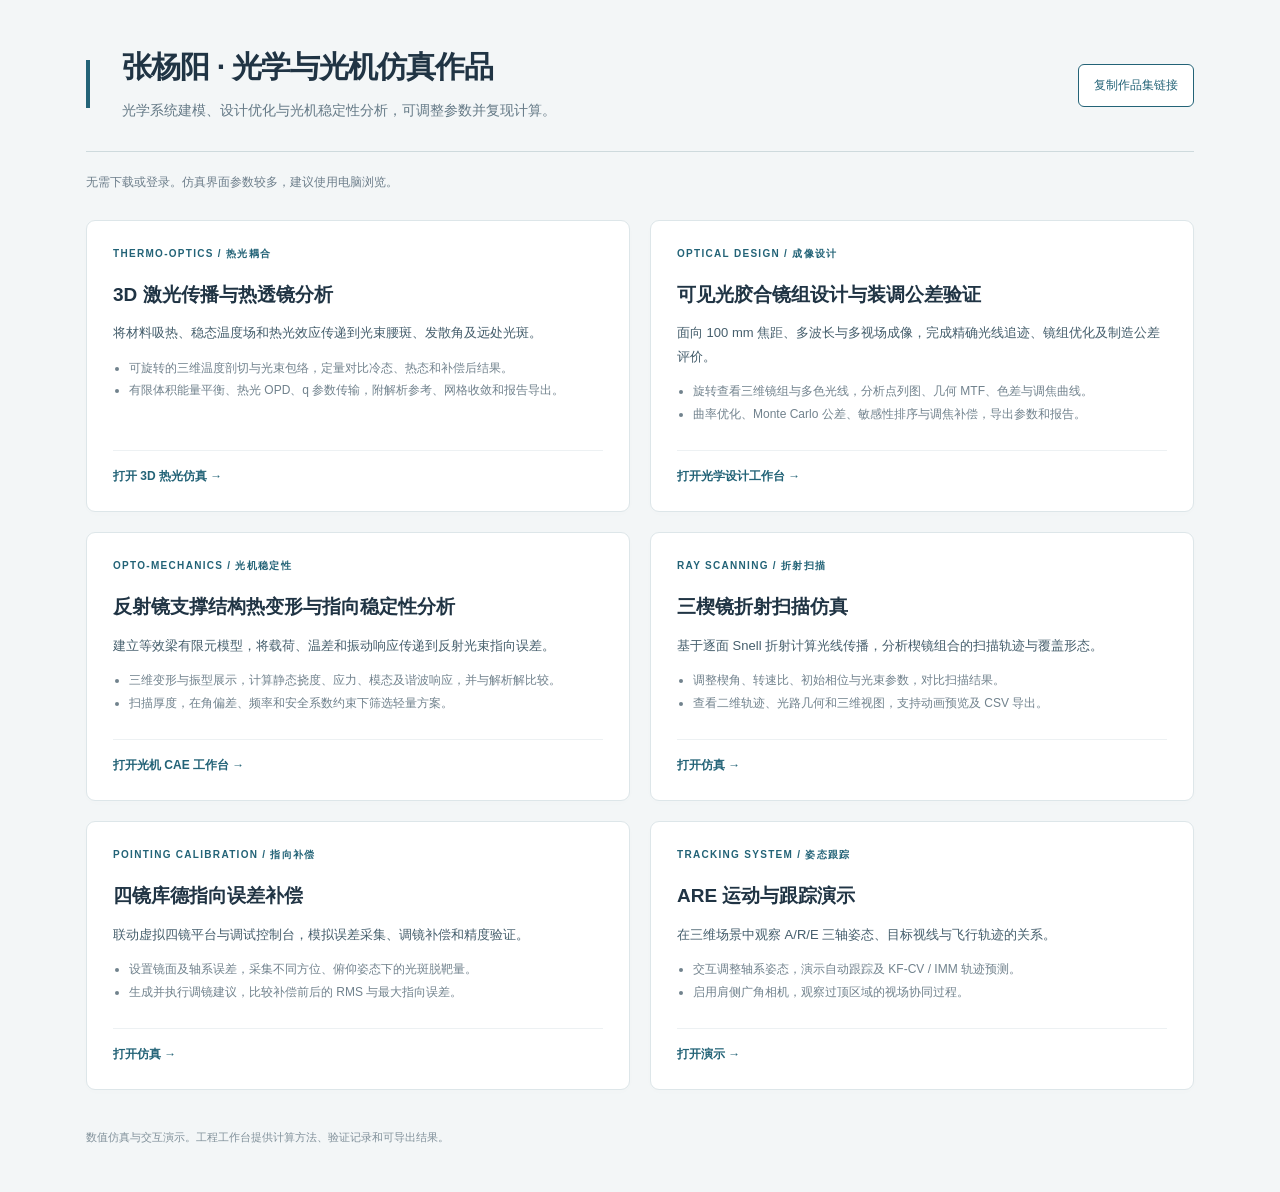
==== index.html @ 0839a3ab "Add 3D thermal optics analysis and unify portfolio workbench interfaces" ====
<!doctype html>
<html lang="zh-CN">
<head>
  <meta charset="UTF-8">
  <meta name="viewport" content="width=device-width, initial-scale=1">
  <title>张杨阳 · 光学与光机仿真作品</title>
  <meta name="description" content="成像镜组设计、公差与装调补偿、光机结构有限元分析，以及扫描光路与指向误差仿真。">
  <link rel="icon" href="assets/favicon.svg" type="image/svg+xml">
  <link rel="stylesheet" href="assets/site.css">
<link rel="stylesheet" href="assets/portfolio-theme.css?v=20261011b">
</head>
<body class="portfolio-page">
  <main>
    <header class="page-header">
      <div><h1>张杨阳 · 光学与光机仿真作品</h1><p>光学系统建模、设计优化与光机稳定性分析，可调整参数并复现计算。</p></div>
      <button class="copy-link" data-copy-link>复制作品集链接</button>
    </header>
    <p class="note">无需下载或登录。仿真界面参数较多，建议使用电脑浏览。</p>
    <section class="works" aria-label="仿真作品">
      <article class="work"><div class="work-category">THERMO-OPTICS / 热光耦合</div>
        <h2>3D 激光传播与热透镜分析</h2>
        <p>将材料吸热、稳态温度场和热光效应传递到光束腰斑、发散角及远处光斑。</p>
        <ul><li>可旋转的三维温度剖切与光束包络，定量对比冷态、热态和补偿后结果。</li><li>有限体积能量平衡、热光 OPD、q 参数传输，附解析参考、网格收敛和报告导出。</li></ul>
        <a class="open-link" href="projects/laser-thermal/">打开 3D 热光仿真 →</a>
      </article>
      <article class="work"><div class="work-category">OPTICAL DESIGN / 成像设计</div>
        <h2>可见光胶合镜组设计与装调公差验证</h2>
        <p>面向 100 mm 焦距、多波长与多视场成像，完成精确光线追迹、镜组优化及制造公差评价。</p>
        <ul><li>旋转查看三维镜组与多色光线，分析点列图、几何 MTF、色差与调焦曲线。</li><li>曲率优化、Monte Carlo 公差、敏感性排序与调焦补偿，导出参数和报告。</li></ul>
        <a class="open-link" href="projects/engineering/?project=optics">打开光学设计工作台 →</a>
      </article>
      <article class="work"><div class="work-category">OPTO-MECHANICS / 光机稳定性</div>
        <h2>反射镜支撑结构热变形与指向稳定性分析</h2>
        <p>建立等效梁有限元模型，将载荷、温差和振动响应传递到反射光束指向误差。</p>
        <ul><li>三维变形与振型展示，计算静态挠度、应力、模态及谐波响应，并与解析解比较。</li><li>扫描厚度，在角偏差、频率和安全系数约束下筛选轻量方案。</li></ul>
        <a class="open-link" href="projects/engineering/?project=cae">打开光机 CAE 工作台 →</a>
      </article>
      <article class="work"><div class="work-category">RAY SCANNING / 折射扫描</div>
        <h2>三楔镜折射扫描仿真</h2>
        <p>基于逐面 Snell 折射计算光线传播，分析楔镜组合的扫描轨迹与覆盖形态。</p>
        <ul><li>调整楔角、转速比、初始相位与光束参数，对比扫描结果。</li><li>查看二维轨迹、光路几何和三维视图，支持动画预览及 CSV 导出。</li></ul>
        <a class="open-link" href="viewer.html?project=prism">打开仿真 →</a>
      </article>
      <article class="work"><div class="work-category">POINTING CALIBRATION / 指向补偿</div>
        <h2>四镜库德指向误差补偿</h2>
        <p>联动虚拟四镜平台与调试控制台，模拟误差采集、调镜补偿和精度验证。</p>
        <ul><li>设置镜面及轴系误差，采集不同方位、俯仰姿态下的光斑脱靶量。</li><li>生成并执行调镜建议，比较补偿前后的 RMS 与最大指向误差。</li></ul>
        <a class="open-link" href="viewer.html?project=coude">打开仿真 →</a>
      </article>
      <article class="work"><div class="work-category">TRACKING SYSTEM / 姿态跟踪</div>
        <h2>ARE 运动与跟踪演示</h2>
        <p>在三维场景中观察 A/R/E 三轴姿态、目标视线与飞行轨迹的关系。</p>
        <ul><li>交互调整轴系姿态，演示自动跟踪及 KF-CV / IMM 轨迹预测。</li><li>启用肩侧广角相机，观察过顶区域的视场协同过程。</li></ul>
        <a class="open-link" href="viewer.html?project=are">打开演示 →</a>
      </article>
    </section>
    <footer>数值仿真与交互演示。工程工作台提供计算方法、验证记录和可导出结果。</footer>
  </main>
  <div class="toast" role="status" aria-live="polite"></div>
  <script src="assets/site.js"></script>
</body>
</html>
---- assets/site.css ----
@charset "UTF-8";
:root{color-scheme:light;--ink:#24323a;--muted:#66727b;--line:#e0e5e8;--blue:#245b82}*{box-sizing:border-box}body{margin:0;background:#fff;color:var(--ink);font:15px/1.8 "Microsoft YaHei","PingFang SC",system-ui,sans-serif}main{width:min(860px,100%);margin:0 auto;padding:48px 32px 28px}.page-header{display:flex;align-items:flex-start;justify-content:space-between;gap:24px;padding-bottom:22px;border-bottom:1px solid var(--line)}h1{font-size:25px;line-height:1.5;font-weight:600;margin:0 0 9px}.page-header p{margin:0;color:var(--muted);font-size:14px}button{font:inherit;cursor:pointer}.copy-link{flex:none;border:1px solid #c9d5dd;border-radius:4px;background:#fff;color:var(--blue);padding:7px 12px;font-size:12px;margin-top:4px}.copy-link:hover{background:#f4f7f9}.note{font-size:12px;color:var(--muted);margin:18px 0 8px}.work{padding:25px 0 27px;border-bottom:1px solid var(--line)}h2{font-size:19px;line-height:1.5;font-weight:600;margin:0 0 10px}.work p{margin:0 0 8px}.work ul{margin:0 0 16px;padding-left:20px;font-size:14px;color:var(--muted)}.open-link{color:var(--blue);text-decoration:none;font-size:14px;font-weight:500}.open-link:hover{text-decoration:underline}a:focus-visible,button:focus-visible{outline:2px solid var(--blue);outline-offset:4px}footer{color:var(--muted);font-size:12px;padding-top:22px}.toast{position:fixed;left:50%;bottom:24px;transform:translate(-50%,12px);padding:9px 16px;border-radius:4px;background:var(--ink);color:#fff;font-size:12px;opacity:0;pointer-events:none;transition:.15s;max-width:90vw;z-index:20}.toast.visible{opacity:1;transform:translate(-50%,0)}@media(max-width:580px){main{padding:28px 22px}.page-header{display:block}h1{font-size:22px}.copy-link{margin-top:16px}h2{font-size:18px}.work{padding:22px 0}body{font-size:14px}.work ul{font-size:13px}}@media(prefers-reduced-motion:reduce){*{transition:none!important}}
---- assets/portfolio-theme.css ----
/* Shared presentation layer. Computational models and canvas sizing are unchanged. */
:root{--ink:#203444;--muted:#6d7e8b;--line:#dfe7eb;--blue:#236377;--green:#198579;--red:#bd6957;--bg:#f3f6f7;--panel:#fff;--shadow:0 3px 18px #193a4e08;--ui-font:Inter,"Segoe UI","PingFang SC","Microsoft YaHei",sans-serif}
body{font-family:var(--ui-font);color:var(--ink);-webkit-font-smoothing:antialiased}button,input,select,textarea{font-family:var(--ui-font);font-variant-numeric:tabular-nums}button,a,input,select,summary{ -webkit-tap-highlight-color:transparent}button{font-weight:500;transition:background .15s,border-color .15s}button:disabled{cursor:wait}a,button,input,select,summary{outline-offset:3px}input[type=checkbox],input[type=range]{accent-color:#236377}summary{cursor:pointer}::selection{background:#cae7e9}

/* Portfolio index */
.portfolio-page{background:#f3f6f7}.portfolio-page main{width:min(1180px,100%);padding:44px 36px}.portfolio-page .page-header{align-items:center;gap:32px;padding:0 0 28px;border-color:#cedadd}.portfolio-page .page-header:before{content:"";height:48px;width:4px;flex:none;background:#236377}.portfolio-page .page-header>div{flex:1}.portfolio-page h1{font-size:30px;letter-spacing:-.03em;font-weight:650}.portfolio-page .page-header p{font-size:14px;color:#647986;max-width:780px}.portfolio-page .copy-link{border-color:#236377;color:#236377;border-radius:6px;font-size:12px;padding:10px 15px}.portfolio-page .note{margin:20px 0 26px;font-size:12px}.portfolio-page .works{display:grid;grid-template-columns:1fr 1fr;gap:20px}.portfolio-page .work{background:#fff;border:1px solid #dde6e9;border-radius:9px;padding:24px 26px;display:flex;flex-direction:column;box-shadow:0 2px 10px #193a4e03}.portfolio-page .work:hover{border-color:#b7cdd3}.work-category{font-size:10px;font-weight:600;color:#236377;letter-spacing:.13em;margin:0 0 17px}.portfolio-page .work h2{font-size:19px;line-height:1.55;margin-bottom:12px;max-width:460px}.portfolio-page .work p{font-size:13px;color:#455e6c;line-height:1.8;margin-bottom:12px}.portfolio-page .work ul{font-size:12px;line-height:1.9;color:#71828d;padding-left:16px;margin-bottom:24px}.portfolio-page .open-link{border-top:1px solid #edf1f3;padding-top:15px;margin-top:auto;font-size:12px;font-weight:600}.portfolio-page footer{margin-top:16px;font-size:11px;color:#80909a}

/* Engineering chrome */
.engineering-page .top{max-width:none;background:#1c3445;color:#fff;padding:22px max(28px,calc((100vw - 1376px)/2));border-bottom:1px solid #284858}.engineering-page .top a{color:#acc6d1;font-size:11px}.engineering-page .top h1{font-size:24px;font-weight:600;letter-spacing:-.015em;margin:7px 0}.engineering-page .top p{color:#aec0cc;font-size:12px}.engineering-page .top-actions button{color:#e0ebef;border-color:#4b6473;background:#294858;font-size:12px;border-radius:6px;padding:9px 14px}.engineering-page .top-actions button:hover{background:#355969}.engineering-page .tabs{border-top:0;background:#fff;gap:28px}.engineering-page .tabs button{font-size:13px;padding:15px 0;color:#718490}.engineering-page .tabs button[aria-selected=true]{color:#236377;border-color:#236377}.engineering-page main{padding-top:9px}.engineering-page .project-heading{padding:17px 0 24px;max-width:1000px}.engineering-page .project-heading>span{font-size:10px;letter-spacing:.1em;color:#688995}.engineering-page .project-heading h2{font-size:22px;font-weight:600;letter-spacing:-.02em;margin:8px 0}.engineering-page .project-heading p{font-size:12px;line-height:1.9;color:#6c818d;max-width:930px}.engineering-page .workspace{grid-template-columns:290px minmax(0,1fr);gap:24px}.engineering-page aside{border-radius:8px;padding:18px;background:#fff;box-shadow:var(--shadow)}.engineering-page legend{font-size:12px;letter-spacing:.02em}.engineering-page .fields{gap:15px 12px}.engineering-page label{font-size:12px;line-height:1.5}.engineering-page input,.engineering-page select{height:37px;border-radius:5px;border-color:#d1dfe5;font-size:13px;color:#243e4d;background:#fcfdfd;box-shadow:0 1px 2px #193a4e02;padding:6px 9px}.engineering-page input:focus,.engineering-page select:focus{border-color:#478894;background:#fff}.engineering-page .side-note{font-size:11px;line-height:1.8;padding-top:14px;border-top:1px solid #e8edef;color:#80919b}.engineering-page .metric{border-radius:7px;padding:15px 17px;box-shadow:0 2px 8px #193a4e02}.engineering-page .metric small{font-size:11px}.engineering-page .metric strong{font-family:var(--ui-font);font-size:27px;font-weight:600;letter-spacing:-.03em;color:#254b5b;line-height:1.35}.engineering-page .metric em{font-size:10px;line-height:1.7}.engineering-page .comparison{background:#eaf3f2;border-color:#3d958c;font-size:11px;line-height:1.9;border-radius:0 5px 5px 0;padding:12px 16px}.engineering-page .chart-card{border-radius:8px;padding:19px 20px;box-shadow:0 2px 12px #193a4e02}.engineering-page .chart-card h3{font-size:13px;font-weight:600;letter-spacing:.01em}.engineering-page .chart-card p{font-size:11px;line-height:1.8;color:#7b8d98}.engineering-page .chart-heading{align-items:start;padding-bottom:10px;border-bottom:1px solid #edf1f3;margin-bottom:14px}.engineering-page .chart-heading h3{margin:0}.engineering-page .scene{border-radius:5px;border-color:#e6edef}.engineering-page .chart-heading button{border-color:#d5e1e6;background:#fcfdfd;color:#68818f;font-size:10px}.engineering-page table{font-size:11px}.engineering-page th,.engineering-page td{padding:9px 8px;border-color:#edf1f3}.engineering-page th{font-size:10px;font-weight:500;color:#728591;background:#f3f7f8}.engineering-page tbody tr:hover{background:#f8fbfc}.engineering-page .status{font-size:11px;color:#7a8e9b}.engineering-page .method-grid article{border-radius:8px;box-shadow:var(--shadow)}

/* Parameter inspector: choose one property group at a time. */
.parameter-caption{display:flex;align-items:center;justify-content:space-between;margin:0 0 12px;color:#284a5b;font-size:12px;font-weight:600}.parameter-caption span{font-size:9px;letter-spacing:.12em;color:#91a2ac;font-weight:400}.parameter-tabs{display:flex;flex-wrap:wrap;gap:0;border-bottom:1px solid #dce6e9;margin:0 0 18px;padding:0;overflow:hidden}.parameter-tabs button{flex:1;min-width:70px;border:0;border-bottom:2px solid transparent;border-radius:0;background:white;font-size:11px;line-height:1.5;color:#82949e;padding:9px 4px 10px;font-weight:400}.parameter-tabs button[aria-selected=true]{color:#236377;border-color:#236377;font-weight:600}.parameter-tabs button:hover{background:#f7fafb}.parameter-section{border:0!important;margin:0 0 16px!important;padding:0!important}.parameter-section>legend{position:absolute!important;width:1px;height:1px;overflow:hidden;clip-path:inset(50%);padding:0!important;margin:0!important}.param-name{display:flex;align-items:baseline;justify-content:space-between;gap:6px}.param-unit{color:#9aa9b2;font-size:10px;white-space:nowrap}.parameter-actions{border-top:1px solid #e7eef1;padding-top:16px;margin-top:18px}.parameter-actions .buttons,.parameter-actions .button-row{gap:8px}.parameter-actions button{font-size:12px;padding:9px 10px;border-color:#d0dfe4;border-radius:5px;background:white;color:#456677;font-weight:500}.parameter-actions button.primary,.parameter-actions button:first-child{background:#236377;color:#fff;border-color:#236377}.parameter-actions .buttons{display:grid;grid-template-columns:1fr!important}.parameter-actions .buttons>button:first-child{font-size:12px}.parameter-tools{margin-top:9px;border:0}.parameter-tools>summary{font-size:11px;color:#7d919d;padding:6px 1px}.parameter-tools .buttons{margin-top:8px;grid-template-columns:1fr 1fr!important}.parameter-tools button:first-child{background:white;color:#456677;border-color:#d0dfe4}.parameter-tools button{font-size:11px;padding:8px}.input-help{font-size:10px;line-height:1.7;color:#8698a2;margin:0 0 15px}.parameter-actions~.side-note{margin-top:0}

/* Legacy work viewers and matching demo controls. */
.viewer-page{background:#f3f6f7}.viewer-page .viewer-header{background:#1c3445;color:#b5cbd4;height:58px}.viewer-page .viewer-header>span{font-size:10px}.viewer-page .intro{padding:28px 0;gap:42px}.viewer-page .label{color:#6c909c;font-size:10px}.viewer-page h1{font-size:25px;font-weight:600;letter-spacing:-.02em}.viewer-page .intro p{font-size:12px;line-height:1.9}.viewer-page .details-line{font-size:11px;color:#78909d}.viewer-page .guide{border-color:#dce6ea;font-size:12px;line-height:1.9}.viewer-page .guide-title{color:#236377;font-size:12px}.viewer-page .demo-toolbar{background:white;border-color:#dbe5e9;font-size:11px;padding:9px 15px;border-radius:8px 8px 0 0}.viewer-page .demo-stage{border-color:#dbe5e9;box-shadow:var(--shadow);border-radius:0 0 8px 8px;overflow:hidden}.viewer-page .other-works{font-size:11px}.viewer-page .other-works a{color:#236377;border-color:#adc9d0}
.prism-demo{background:#f3f6f7;font-size:13px}.prism-demo .app{gap:16px;padding:16px;grid-template-columns:340px minmax(560px,1fr)}.prism-demo aside,.prism-demo main{border-radius:8px;border-color:#dfe8ec;box-shadow:var(--shadow)}.prism-demo aside{padding:19px}.prism-demo h1{font-size:18px;font-weight:600;color:#284a5b;line-height:1.6;margin-bottom:20px}.prism-demo .row{grid-template-columns:145px minmax(0,1fr);gap:10px;margin:11px 0;font-size:12px}.prism-demo fieldset{border-color:#dfe8ec;border-radius:6px}.prism-demo legend{font-size:12px;font-weight:600}.prism-demo input,.prism-demo select{font-size:12px;border-color:#d1dfe5;padding:7px;border-radius:5px;background:#fcfdfd}.prism-demo button{font-size:12px;font-weight:500;background:#236377}.prism-demo button.secondary{background:#eaf3f2;color:#277f77;border:1px solid #bbd9d5}.prism-demo button.tertiary{background:white;color:#456677;border:1px solid #d0dfe4}.prism-demo .plot,.prism-demo .detail-plot,.prism-demo .wide-plot{border-color:#e5ecef;border-radius:6px}.prism-demo .status{font-size:11px;line-height:1.8;border-top:1px solid #e7eef1;padding-top:12px}.prism-demo .parameter-tabs button{background:white;color:#81959f;font-size:11px}.prism-demo .parameter-tabs button[aria-selected=true]{color:#236377}.prism-demo .parameter-actions .button-row{grid-template-columns:1fr 1fr}.prism-demo #runBtn{grid-column:1/-1}
.coude-demo{background:#f3f6f7;font-size:12px;padding:20px;color:#284a5b}.coude-demo h1{font-size:21px;font-weight:600;margin-bottom:20px}.coude-demo h2{font-size:14px;font-weight:600;line-height:1.8;padding-bottom:9px;border-bottom:1px solid #edf1f3;margin-bottom:14px}.coude-demo .layout,.coude-demo .plots,.coude-demo .subgrid{gap:16px}.coude-demo .panel{padding:18px;border-radius:8px;border-color:#dfe8ec;box-shadow:var(--shadow)}.coude-demo button,.coude-demo select,.coude-demo input{border-color:#d1dfe5;border-radius:5px;padding:7px 10px;font-size:12px;color:#284a5b}.coude-demo .primary,.coude-demo .tab.active{background:#236377;border-color:#236377;color:white}.coude-demo .green{background:#eaf3f2;border-color:#bbd9d5;color:#277f77}.coude-demo .danger{background:#fff7f4;color:#aa6758;border-color:#e5cec5}.coude-demo .stat{background:#f5f8f9;border-color:#e6edf0;padding:10px;font-size:11px}.coude-demo .stat b{font-size:18px;font-weight:600;color:#254b5b;font-variant-numeric:tabular-nums}.coude-demo th{background:#f2f6f8;color:#768e9a;font-weight:500}.coude-demo td,.coude-demo th{border-color:#e5edef;padding:6px}.coude-demo .controls{gap:10px}.coude-demo canvas,.coude-demo iframe,.coude-demo .scroll{border-color:#dfe8ec}.coude-demo .small,.coude-demo .hint{font-size:11px;line-height:1.8;color:#80929c}.coude-demo .matrixInput{padding:3px;width:62px}.coude-demo .stats{grid-template-columns:repeat(4,minmax(0,1fr))}.coude-demo .controls label{flex-wrap:wrap;max-width:100%}.coude-demo .controls input{max-width:165px}
.tracking-demo #ui-panel,.tracking-demo #trackingViews{background:#fffffff5;border:1px solid #d8e3e8;box-shadow:0 6px 24px #0a1d2d24;border-radius:8px}.tracking-demo #ui-panel{padding:18px}.tracking-demo h3{color:#284a5b;border-color:#dce6ea;text-align:left;font-size:18px;font-weight:600;padding-bottom:15px}.tracking-demo .slider-group label{font-size:12px;font-weight:500;color:#708692}.tracking-demo .slider-group span,.tracking-demo .data-value{font-size:13px;font-weight:500;color:#236377}.tracking-demo .toggle-btn{background:#236377;border-radius:5px;font-size:13px;font-weight:500;padding:11px}.tracking-demo .toggle-btn.active{background:#198579}.tracking-demo .data-group p{font-size:12px;color:#708692}.tracking-demo .config-title{color:#236377;font-weight:500}.tracking-demo #shoulderDetails{border-color:#dfe8ec;background:#f6f9fa}.tracking-demo #shoulderDetails>summary{font-size:12px;font-weight:500;padding:11px}.tracking-demo #trackingViewsHeader{color:#284a5b;border-color:#dfe8ec;font-size:12px;font-weight:600;padding:11px 14px}.tracking-demo .compact-row input,.tracking-demo .compact-row select{border:1px solid #d1dfe5;border-radius:4px;padding:4px;font-size:11px;color:#284a5b}.tracking-demo .camera-view-title{font-size:11px;font-weight:500}.tracking-demo .derived-box{border-color:#71a4af;background:#eaf3f5}.tracking-demo #instructions{background:#1c3445d9;font-size:11px;color:#bfd4de;border:1px solid #365567}
[hidden]{display:none!important}
.parameter-notes{padding-top:14px;margin-top:14px;border-top:1px solid #e8edef}.parameter-notes summary{font-size:11px;color:#82959f}.engineering-page .parameter-notes .side-note{border:0;padding-top:5px}.technical-details>summary{font-size:13px;font-weight:600;color:#395b6e;list-style-position:inside}.technical-details[open]>summary{padding-bottom:16px}.technical-details[open]>*:not(summary){margin-top:8px}
.mobile-inspector>summary{display:none}@media(max-width:720px){.mobile-inspector>summary{display:list-item;font-size:12px;color:#236377;font-weight:600}.mobile-inspector[open]>summary{padding-bottom:20px}.tracking-demo #ui-panel{max-height:calc(100vh - 260px)}.tracking-demo #trackingViews{top:auto;bottom:12px}.tracking-demo .tracking-canvas{height:120px}.tracking-demo #instructions{display:none}}
.calibration-settings{margin:14px 0;padding:11px 0;border-top:1px solid #e5edef}.calibration-settings>summary{font-size:11px;color:#7a939f}.calibration-settings[open]>.controls{display:grid;grid-template-columns:1fr 1fr;gap:12px;margin-top:16px}.calibration-settings .controls label{display:flex;flex-direction:column;align-items:start;font-size:11px;gap:6px}.calibration-settings .controls input{width:100%;max-width:100%}.coude-demo .calibration-actions{display:grid;grid-template-columns:1fr 1fr;gap:8px;margin:15px 0}.coude-demo .calibration-actions #scanBtn{grid-column:1/-1}.coude-demo .calibration-actions #stopBtn{grid-row:2}.coude-demo #scanPreset{max-width:100%;width:100%}
@media(max-width:1100px){.engineering-page .workspace{grid-template-columns:264px minmax(0,1fr)}.prism-demo .app{grid-template-columns:1fr}.engineering-page .metric strong{font-size:25px}.portfolio-page .work{padding:22px}}
@media(max-width:720px){.portfolio-page main{padding:26px 20px}.portfolio-page .page-header{display:block}.portfolio-page .page-header:before{display:none}.portfolio-page h1{font-size:24px}.portfolio-page .works{grid-template-columns:1fr;gap:16px}.portfolio-page .work{padding:22px}.engineering-page .top{padding:19px 20px}.engineering-page .top h1{font-size:21px}.engineering-page .workspace{grid-template-columns:1fr}.engineering-page .tabs{gap:0 20px}.engineering-page aside{padding:18px}.engineering-page .project-heading h2{font-size:19px}.engineering-page .chart-card{padding:16px}.engineering-page .chart-heading{display:flex;flex-wrap:wrap}.engineering-page .chart-heading label{margin:0}.engineering-page .metric strong{font-size:24px}.engineering-page .chart-card p{font-size:10px}.parameter-tabs button{font-size:12px}.parameter-tools .buttons{grid-template-columns:1fr 1fr!important}.coude-demo{padding:12px}.coude-demo .panel{padding:13px}.coude-demo .stats{grid-template-columns:1fr 1fr}.coude-demo .stat.status{grid-column:1/-1}.tracking-demo #ui-panel{width:min(350px,calc(100vw - 32px));left:16px;top:16px}.tracking-demo #trackingViews{width:min(480px,calc(100vw - 32px));right:16px;top:16px}.prism-demo .app{padding:10px}.prism-demo .row{grid-template-columns:145px minmax(0,1fr)}}
@media(prefers-reduced-motion:reduce){*{transition:none!important}}
@media print{.engineering-page .top{background:white;color:#203444}.engineering-page .top p{color:#6d7e8b}.parameter-tabs,.parameter-actions{display:none}.portfolio-page .works{grid-template-columns:1fr}.portfolio-page .work{break-inside:avoid}}
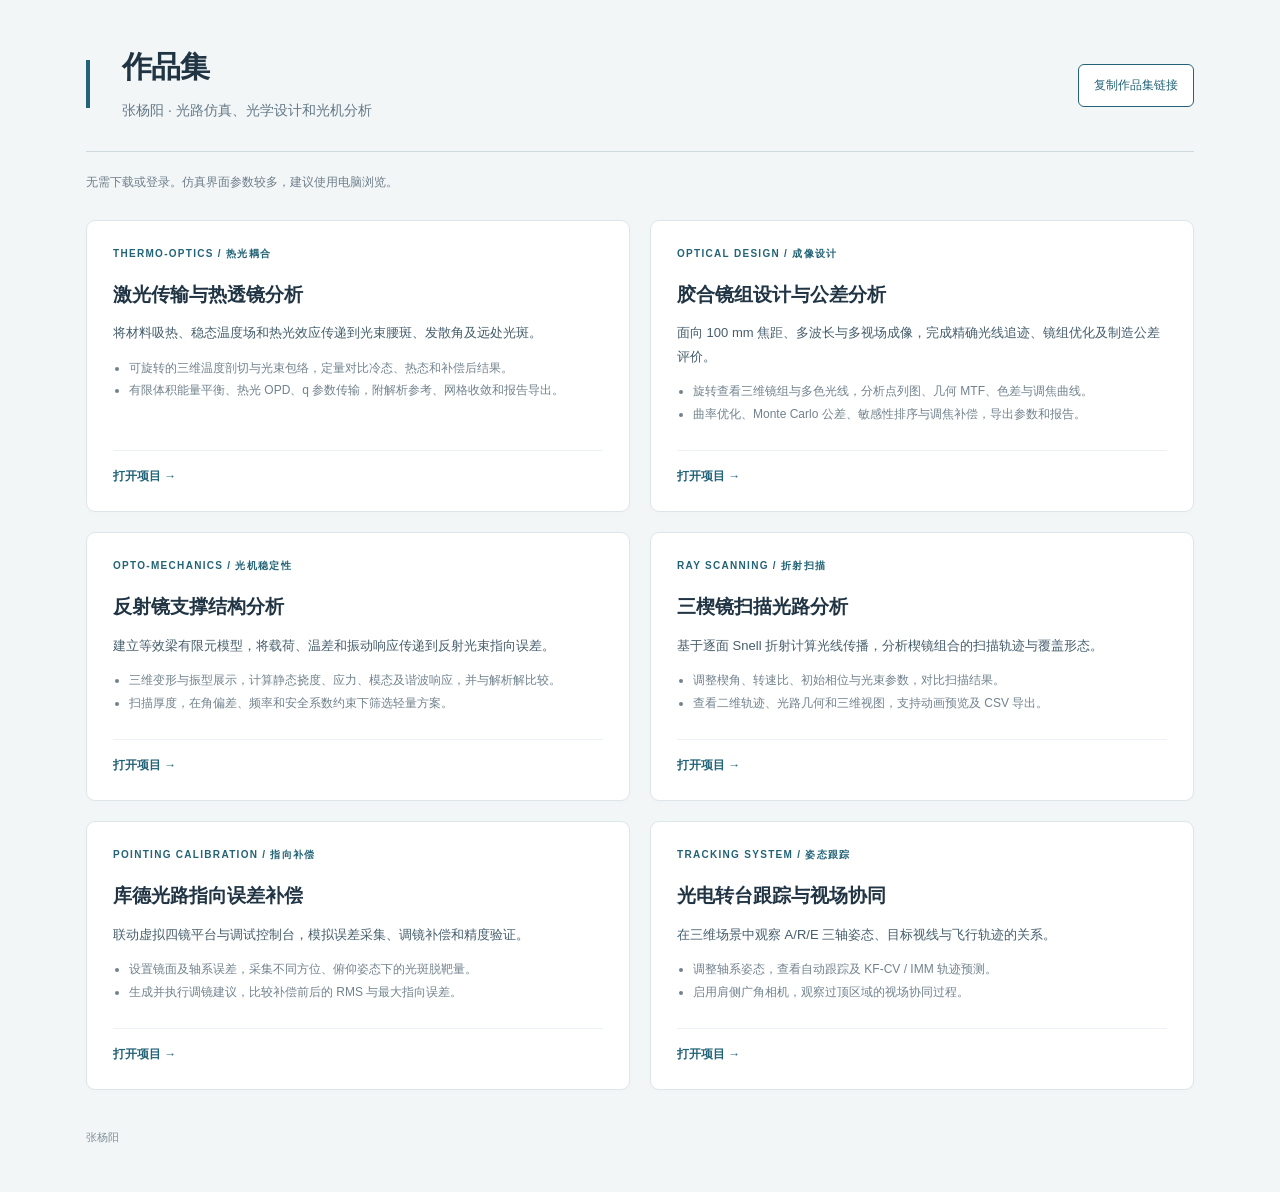
==== commit cccf3fa8: "Update parameter-driven views and clean portfolio names and public copy" ====
--- a/index.html
+++ b/index.html
@@ -3,58 +3,58 @@
 <head>
   <meta charset="UTF-8">
   <meta name="viewport" content="width=device-width, initial-scale=1">
-  <title>张杨阳 · 光学与光机仿真作品</title>
+  <title>作品集</title>
   <meta name="description" content="成像镜组设计、公差与装调补偿、光机结构有限元分析，以及扫描光路与指向误差仿真。">
   <link rel="icon" href="assets/favicon.svg" type="image/svg+xml">
   <link rel="stylesheet" href="assets/site.css">
-<link rel="stylesheet" href="assets/portfolio-theme.css?v=20261011b">
+<link rel="stylesheet" href="assets/portfolio-theme.css?v=20261012a">
 </head>
 <body class="portfolio-page">
   <main>
     <header class="page-header">
-      <div><h1>张杨阳 · 光学与光机仿真作品</h1><p>光学系统建模、设计优化与光机稳定性分析，可调整参数并复现计算。</p></div>
+      <div><h1>作品集</h1><p>张杨阳 · 光路仿真、光学设计和光机分析</p></div>
       <button class="copy-link" data-copy-link>复制作品集链接</button>
     </header>
     <p class="note">无需下载或登录。仿真界面参数较多，建议使用电脑浏览。</p>
     <section class="works" aria-label="仿真作品">
       <article class="work"><div class="work-category">THERMO-OPTICS / 热光耦合</div>
-        <h2>3D 激光传播与热透镜分析</h2>
+        <h2>激光传输与热透镜分析</h2>
         <p>将材料吸热、稳态温度场和热光效应传递到光束腰斑、发散角及远处光斑。</p>
         <ul><li>可旋转的三维温度剖切与光束包络，定量对比冷态、热态和补偿后结果。</li><li>有限体积能量平衡、热光 OPD、q 参数传输，附解析参考、网格收敛和报告导出。</li></ul>
-        <a class="open-link" href="projects/laser-thermal/">打开 3D 热光仿真 →</a>
+        <a class="open-link" href="projects/laser-thermal/">打开项目 →</a>
       </article>
       <article class="work"><div class="work-category">OPTICAL DESIGN / 成像设计</div>
-        <h2>可见光胶合镜组设计与装调公差验证</h2>
+        <h2>胶合镜组设计与公差分析</h2>
         <p>面向 100 mm 焦距、多波长与多视场成像，完成精确光线追迹、镜组优化及制造公差评价。</p>
         <ul><li>旋转查看三维镜组与多色光线，分析点列图、几何 MTF、色差与调焦曲线。</li><li>曲率优化、Monte Carlo 公差、敏感性排序与调焦补偿，导出参数和报告。</li></ul>
-        <a class="open-link" href="projects/engineering/?project=optics">打开光学设计工作台 →</a>
+        <a class="open-link" href="projects/engineering/?project=optics">打开项目 →</a>
       </article>
       <article class="work"><div class="work-category">OPTO-MECHANICS / 光机稳定性</div>
-        <h2>反射镜支撑结构热变形与指向稳定性分析</h2>
+        <h2>反射镜支撑结构分析</h2>
         <p>建立等效梁有限元模型，将载荷、温差和振动响应传递到反射光束指向误差。</p>
         <ul><li>三维变形与振型展示，计算静态挠度、应力、模态及谐波响应，并与解析解比较。</li><li>扫描厚度，在角偏差、频率和安全系数约束下筛选轻量方案。</li></ul>
-        <a class="open-link" href="projects/engineering/?project=cae">打开光机 CAE 工作台 →</a>
+        <a class="open-link" href="projects/engineering/?project=cae">打开项目 →</a>
       </article>
       <article class="work"><div class="work-category">RAY SCANNING / 折射扫描</div>
-        <h2>三楔镜折射扫描仿真</h2>
+        <h2>三楔镜扫描光路分析</h2>
         <p>基于逐面 Snell 折射计算光线传播，分析楔镜组合的扫描轨迹与覆盖形态。</p>
         <ul><li>调整楔角、转速比、初始相位与光束参数，对比扫描结果。</li><li>查看二维轨迹、光路几何和三维视图，支持动画预览及 CSV 导出。</li></ul>
-        <a class="open-link" href="viewer.html?project=prism">打开仿真 →</a>
+        <a class="open-link" href="viewer.html?project=prism">打开项目 →</a>
       </article>
       <article class="work"><div class="work-category">POINTING CALIBRATION / 指向补偿</div>
-        <h2>四镜库德指向误差补偿</h2>
+        <h2>库德光路指向误差补偿</h2>
         <p>联动虚拟四镜平台与调试控制台，模拟误差采集、调镜补偿和精度验证。</p>
         <ul><li>设置镜面及轴系误差，采集不同方位、俯仰姿态下的光斑脱靶量。</li><li>生成并执行调镜建议，比较补偿前后的 RMS 与最大指向误差。</li></ul>
-        <a class="open-link" href="viewer.html?project=coude">打开仿真 →</a>
+        <a class="open-link" href="viewer.html?project=coude">打开项目 →</a>
       </article>
       <article class="work"><div class="work-category">TRACKING SYSTEM / 姿态跟踪</div>
-        <h2>ARE 运动与跟踪演示</h2>
+        <h2>光电转台跟踪与视场协同</h2>
         <p>在三维场景中观察 A/R/E 三轴姿态、目标视线与飞行轨迹的关系。</p>
-        <ul><li>交互调整轴系姿态，演示自动跟踪及 KF-CV / IMM 轨迹预测。</li><li>启用肩侧广角相机，观察过顶区域的视场协同过程。</li></ul>
-        <a class="open-link" href="viewer.html?project=are">打开演示 →</a>
+        <ul><li>调整轴系姿态，查看自动跟踪及 KF-CV / IMM 轨迹预测。</li><li>启用肩侧广角相机，观察过顶区域的视场协同过程。</li></ul>
+        <a class="open-link" href="viewer.html?project=are">打开项目 →</a>
       </article>
     </section>
-    <footer>数值仿真与交互演示。工程工作台提供计算方法、验证记录和可导出结果。</footer>
+    <footer>张杨阳</footer>
   </main>
   <div class="toast" role="status" aria-live="polite"></div>
   <script src="assets/site.js"></script>
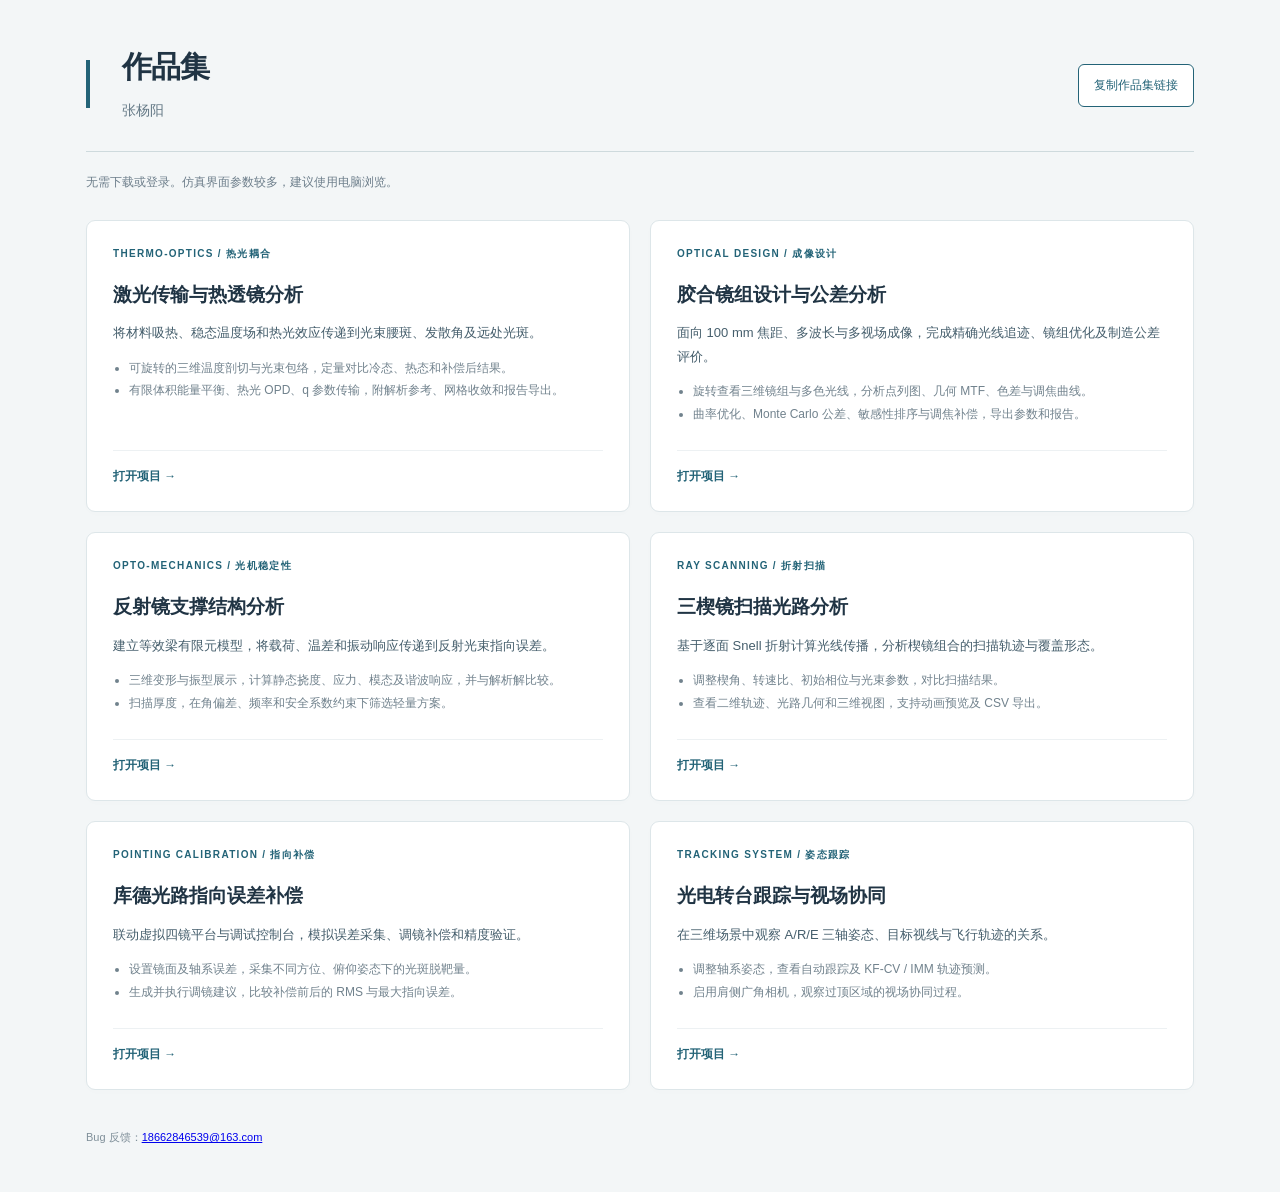
==== commit 46ca2bb8: "Connect design schemes and live charts; separate project scopes and add feedback contact" ====
--- a/index.html
+++ b/index.html
@@ -7,12 +7,12 @@
   <meta name="description" content="成像镜组设计、公差与装调补偿、光机结构有限元分析，以及扫描光路与指向误差仿真。">
   <link rel="icon" href="assets/favicon.svg" type="image/svg+xml">
   <link rel="stylesheet" href="assets/site.css">
-<link rel="stylesheet" href="assets/portfolio-theme.css?v=20261012a">
+<link rel="stylesheet" href="assets/portfolio-theme.css?v=20261012b">
 </head>
 <body class="portfolio-page">
   <main>
     <header class="page-header">
-      <div><h1>作品集</h1><p>张杨阳 · 光路仿真、光学设计和光机分析</p></div>
+      <div><h1>作品集</h1><p>张杨阳</p></div>
       <button class="copy-link" data-copy-link>复制作品集链接</button>
     </header>
     <p class="note">无需下载或登录。仿真界面参数较多，建议使用电脑浏览。</p>
@@ -54,7 +54,7 @@
         <a class="open-link" href="viewer.html?project=are">打开项目 →</a>
       </article>
     </section>
-    <footer>张杨阳</footer>
+    <footer>Bug 反馈：<a href="mailto:18662846539@163.com">18662846539@163.com</a></footer>
   </main>
   <div class="toast" role="status" aria-live="polite"></div>
   <script src="assets/site.js"></script>
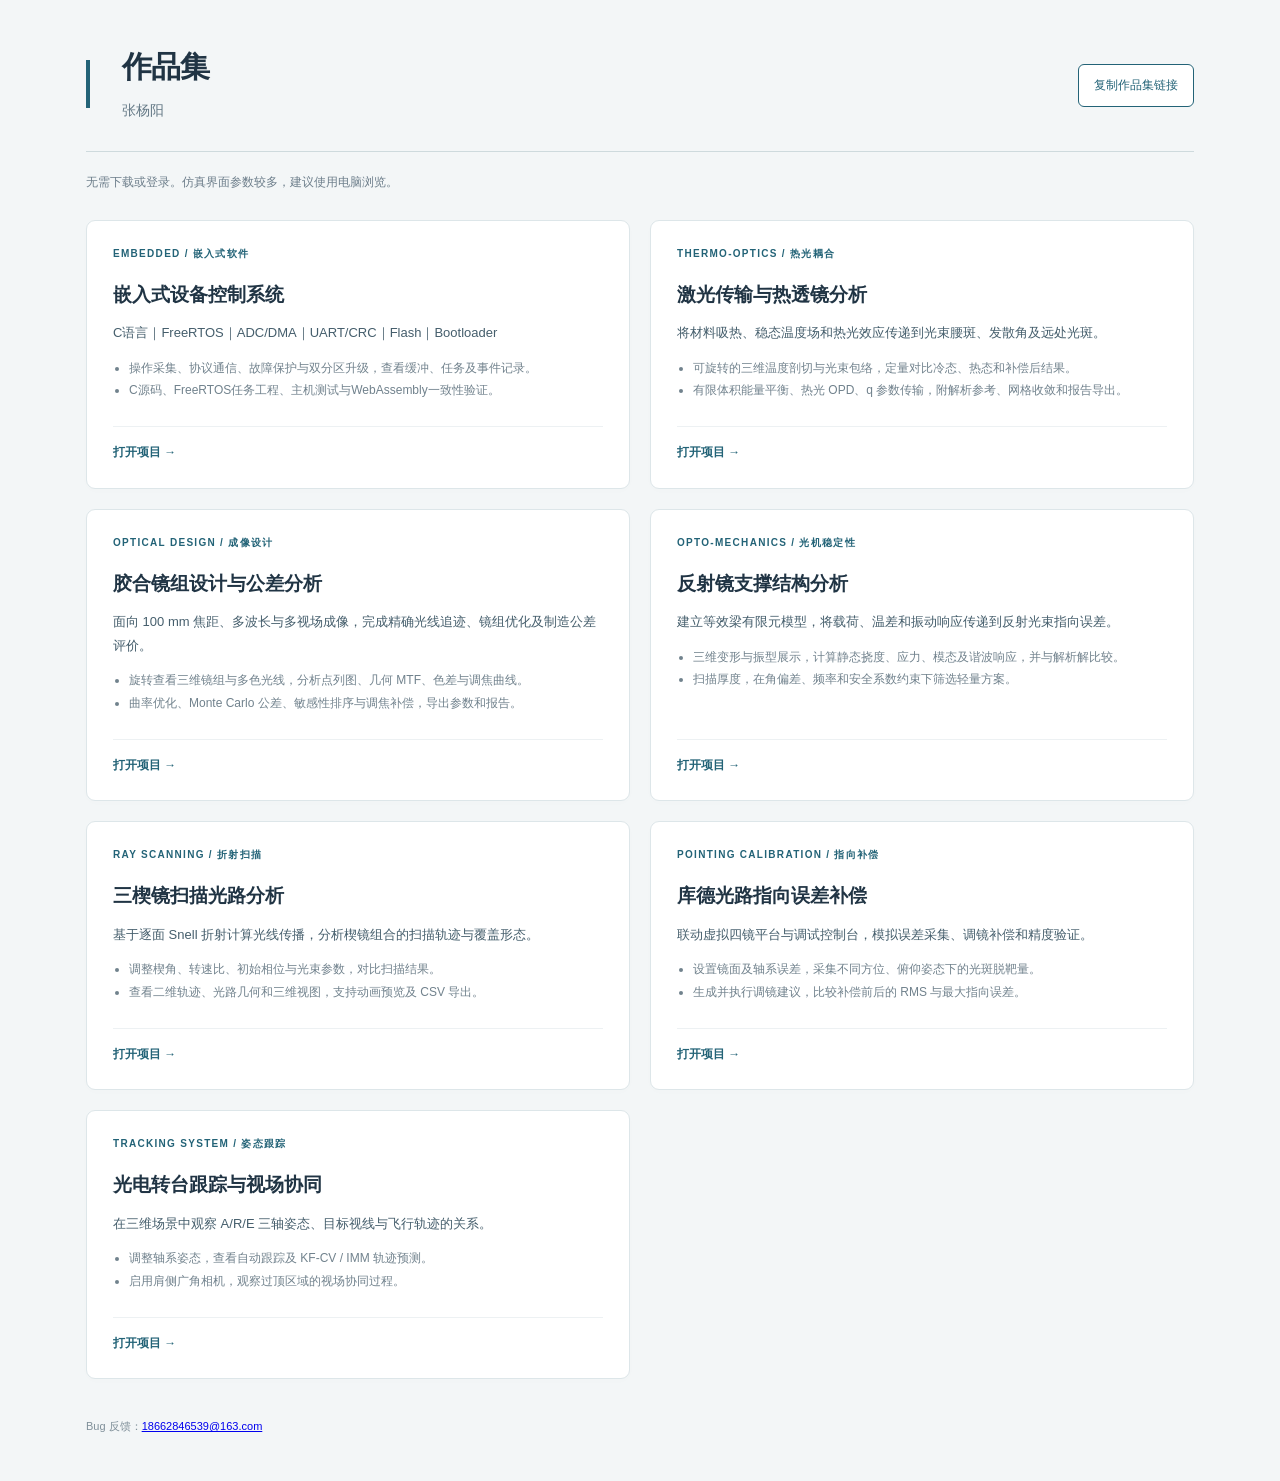
==== commit 8beb9b8b: "Add embedded device control project with C and FreeRTOS verification" ====
--- a/index.html
+++ b/index.html
@@ -4,7 +4,7 @@
   <meta charset="UTF-8">
   <meta name="viewport" content="width=device-width, initial-scale=1">
   <title>作品集</title>
-  <meta name="description" content="成像镜组设计、公差与装调补偿、光机结构有限元分析，以及扫描光路与指向误差仿真。">
+  <meta name="description" content="嵌入式设备控制、成像镜组设计、光机结构分析，以及扫描光路与指向误差补偿。">
   <link rel="icon" href="assets/favicon.svg" type="image/svg+xml">
   <link rel="stylesheet" href="assets/site.css">
 <link rel="stylesheet" href="assets/portfolio-theme.css?v=20261012b">
@@ -16,7 +16,13 @@
       <button class="copy-link" data-copy-link>复制作品集链接</button>
     </header>
     <p class="note">无需下载或登录。仿真界面参数较多，建议使用电脑浏览。</p>
-    <section class="works" aria-label="仿真作品">
+    <section class="works" aria-label="项目作品">
+      <article class="work"><div class="work-category">EMBEDDED / 嵌入式软件</div>
+        <h2>嵌入式设备控制系统</h2>
+        <p>C语言｜FreeRTOS｜ADC/DMA｜UART/CRC｜Flash｜Bootloader</p>
+        <ul><li>操作采集、协议通信、故障保护与双分区升级，查看缓冲、任务及事件记录。</li><li>C源码、FreeRTOS任务工程、主机测试与WebAssembly一致性验证。</li></ul>
+        <a class="open-link" href="projects/embedded/">打开项目 →</a>
+      </article>
       <article class="work"><div class="work-category">THERMO-OPTICS / 热光耦合</div>
         <h2>激光传输与热透镜分析</h2>
         <p>将材料吸热、稳态温度场和热光效应传递到光束腰斑、发散角及远处光斑。</p>
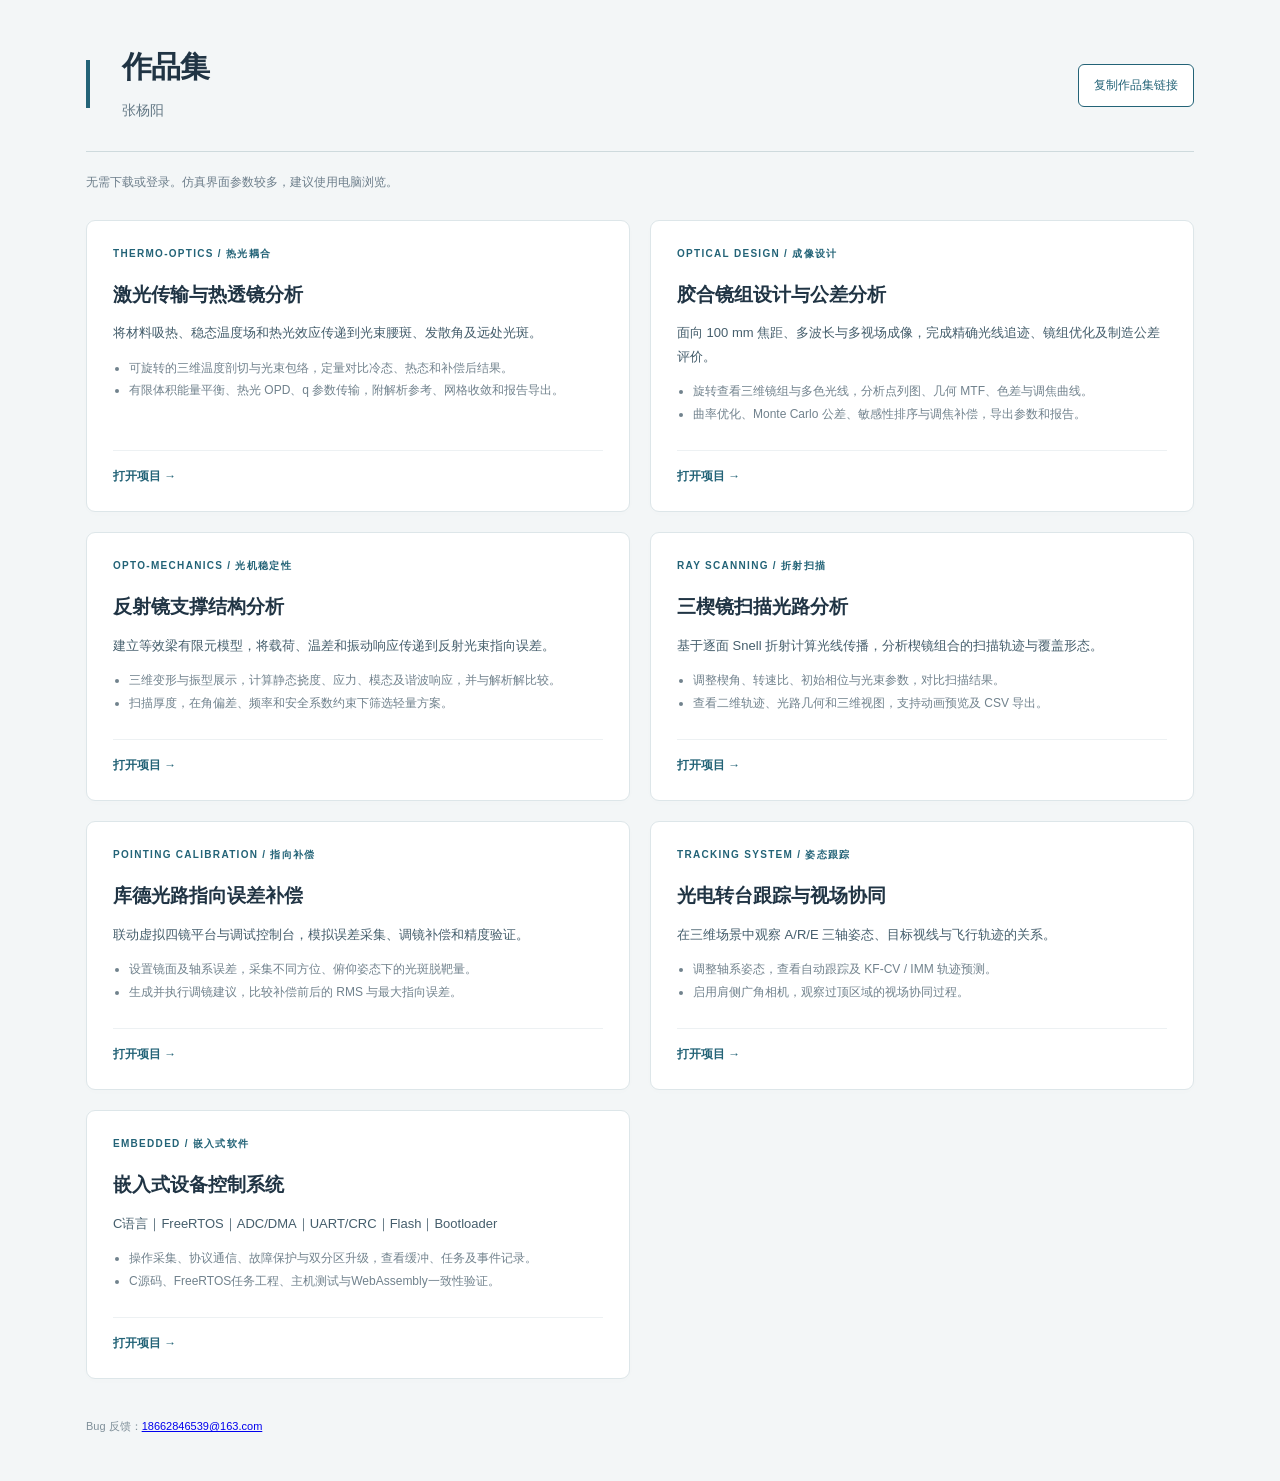
==== commit 1a09040e: "Move embedded project after optical portfolio projects" ====
--- a/index.html
+++ b/index.html
@@ -17,12 +17,6 @@
     </header>
     <p class="note">无需下载或登录。仿真界面参数较多，建议使用电脑浏览。</p>
     <section class="works" aria-label="项目作品">
-      <article class="work"><div class="work-category">EMBEDDED / 嵌入式软件</div>
-        <h2>嵌入式设备控制系统</h2>
-        <p>C语言｜FreeRTOS｜ADC/DMA｜UART/CRC｜Flash｜Bootloader</p>
-        <ul><li>操作采集、协议通信、故障保护与双分区升级，查看缓冲、任务及事件记录。</li><li>C源码、FreeRTOS任务工程、主机测试与WebAssembly一致性验证。</li></ul>
-        <a class="open-link" href="projects/embedded/">打开项目 →</a>
-      </article>
       <article class="work"><div class="work-category">THERMO-OPTICS / 热光耦合</div>
         <h2>激光传输与热透镜分析</h2>
         <p>将材料吸热、稳态温度场和热光效应传递到光束腰斑、发散角及远处光斑。</p>
@@ -59,6 +53,12 @@
         <ul><li>调整轴系姿态，查看自动跟踪及 KF-CV / IMM 轨迹预测。</li><li>启用肩侧广角相机，观察过顶区域的视场协同过程。</li></ul>
         <a class="open-link" href="viewer.html?project=are">打开项目 →</a>
       </article>
+      <article class="work"><div class="work-category">EMBEDDED / 嵌入式软件</div>
+        <h2>嵌入式设备控制系统</h2>
+        <p>C语言｜FreeRTOS｜ADC/DMA｜UART/CRC｜Flash｜Bootloader</p>
+        <ul><li>操作采集、协议通信、故障保护与双分区升级，查看缓冲、任务及事件记录。</li><li>C源码、FreeRTOS任务工程、主机测试与WebAssembly一致性验证。</li></ul>
+        <a class="open-link" href="projects/embedded/">打开项目 →</a>
+      </article>
     </section>
     <footer>Bug 反馈：<a href="mailto:18662846539@163.com">18662846539@163.com</a></footer>
   </main>
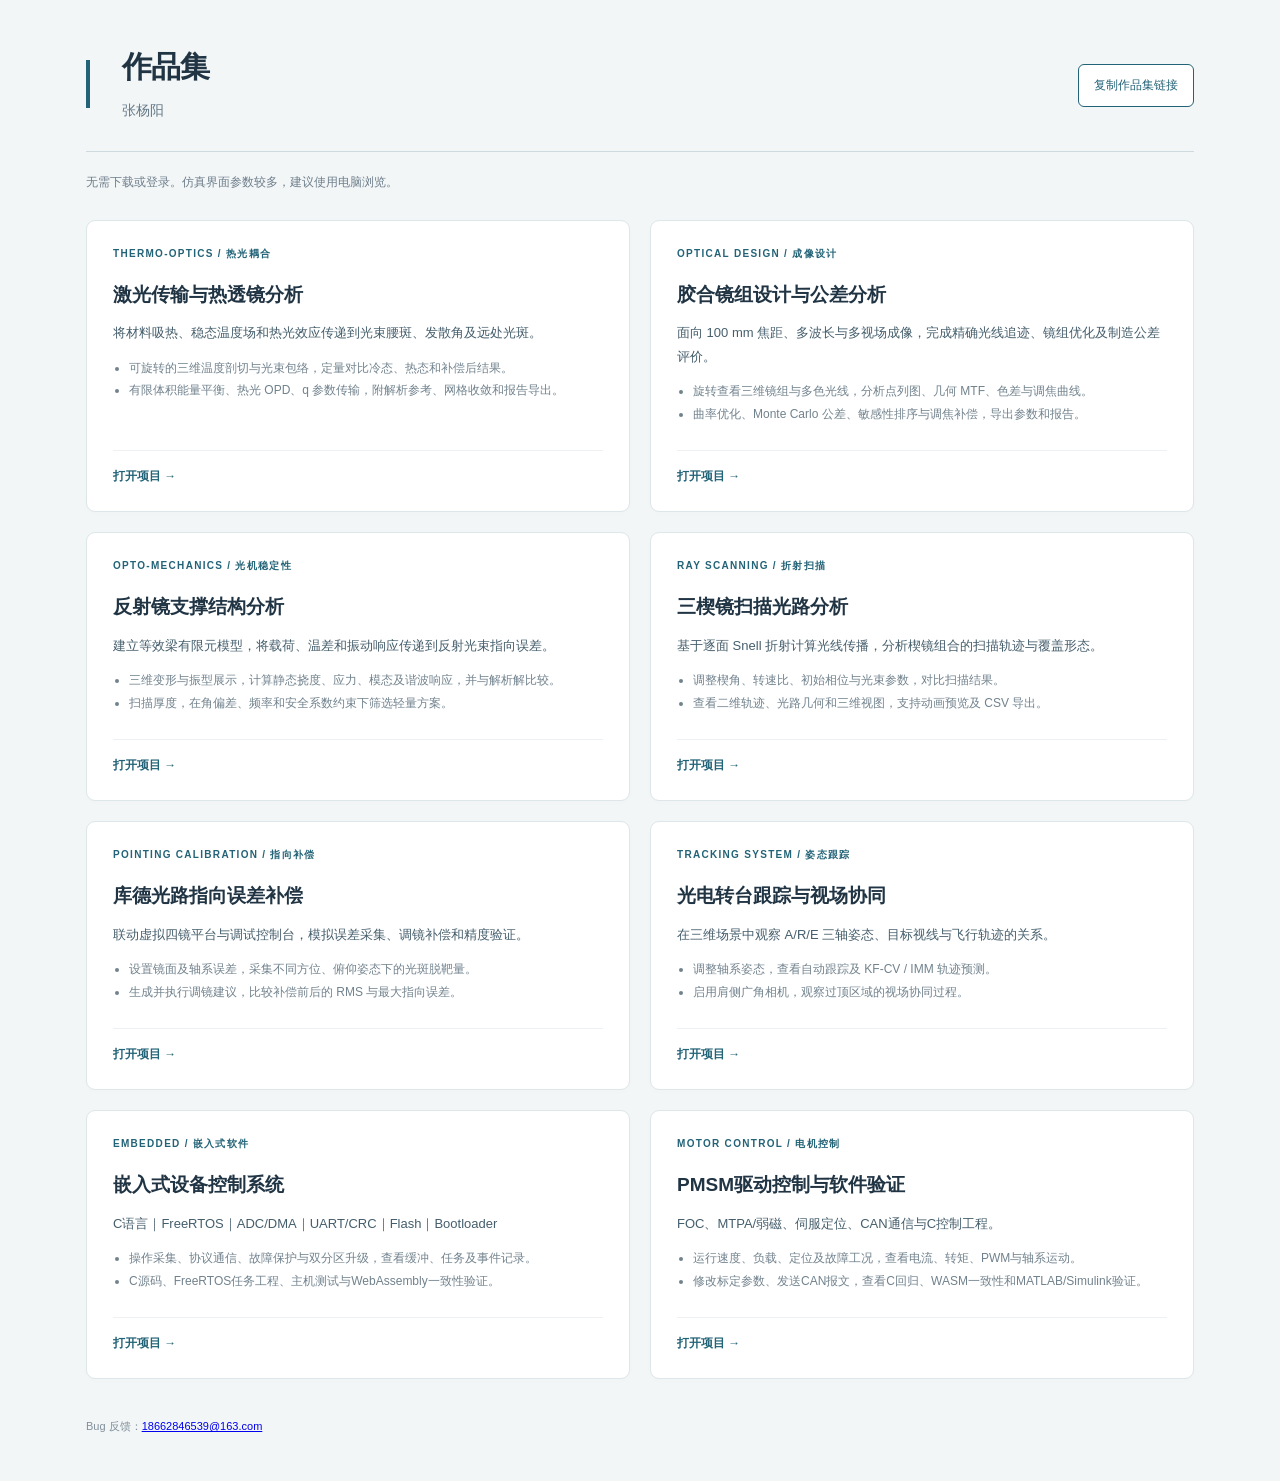
==== commit 69b9dba4: "Add PMSM drive control workbench with C, CAN and model validation" ====
--- a/index.html
+++ b/index.html
@@ -4,7 +4,7 @@
   <meta charset="UTF-8">
   <meta name="viewport" content="width=device-width, initial-scale=1">
   <title>作品集</title>
-  <meta name="description" content="嵌入式设备控制、成像镜组设计、光机结构分析，以及扫描光路与指向误差补偿。">
+  <meta name="description" content="PMSM电机控制、嵌入式设备控制、成像镜组设计、光机结构分析，以及扫描光路与指向误差补偿。">
   <link rel="icon" href="assets/favicon.svg" type="image/svg+xml">
   <link rel="stylesheet" href="assets/site.css">
 <link rel="stylesheet" href="assets/portfolio-theme.css?v=20261012b">
@@ -59,6 +59,12 @@
         <ul><li>操作采集、协议通信、故障保护与双分区升级，查看缓冲、任务及事件记录。</li><li>C源码、FreeRTOS任务工程、主机测试与WebAssembly一致性验证。</li></ul>
         <a class="open-link" href="projects/embedded/">打开项目 →</a>
       </article>
+      <article class="work"><div class="work-category">MOTOR CONTROL / 电机控制</div>
+        <h2>PMSM驱动控制与软件验证</h2>
+        <p>FOC、MTPA/弱磁、伺服定位、CAN通信与C控制工程。</p>
+        <ul><li>运行速度、负载、定位及故障工况，查看电流、转矩、PWM与轴系运动。</li><li>修改标定参数、发送CAN报文，查看C回归、WASM一致性和MATLAB/Simulink验证。</li></ul>
+        <a class="open-link" href="projects/pmsm-drive/">打开项目 →</a>
+      </article>
     </section>
     <footer>Bug 反馈：<a href="mailto:18662846539@163.com">18662846539@163.com</a></footer>
   </main>
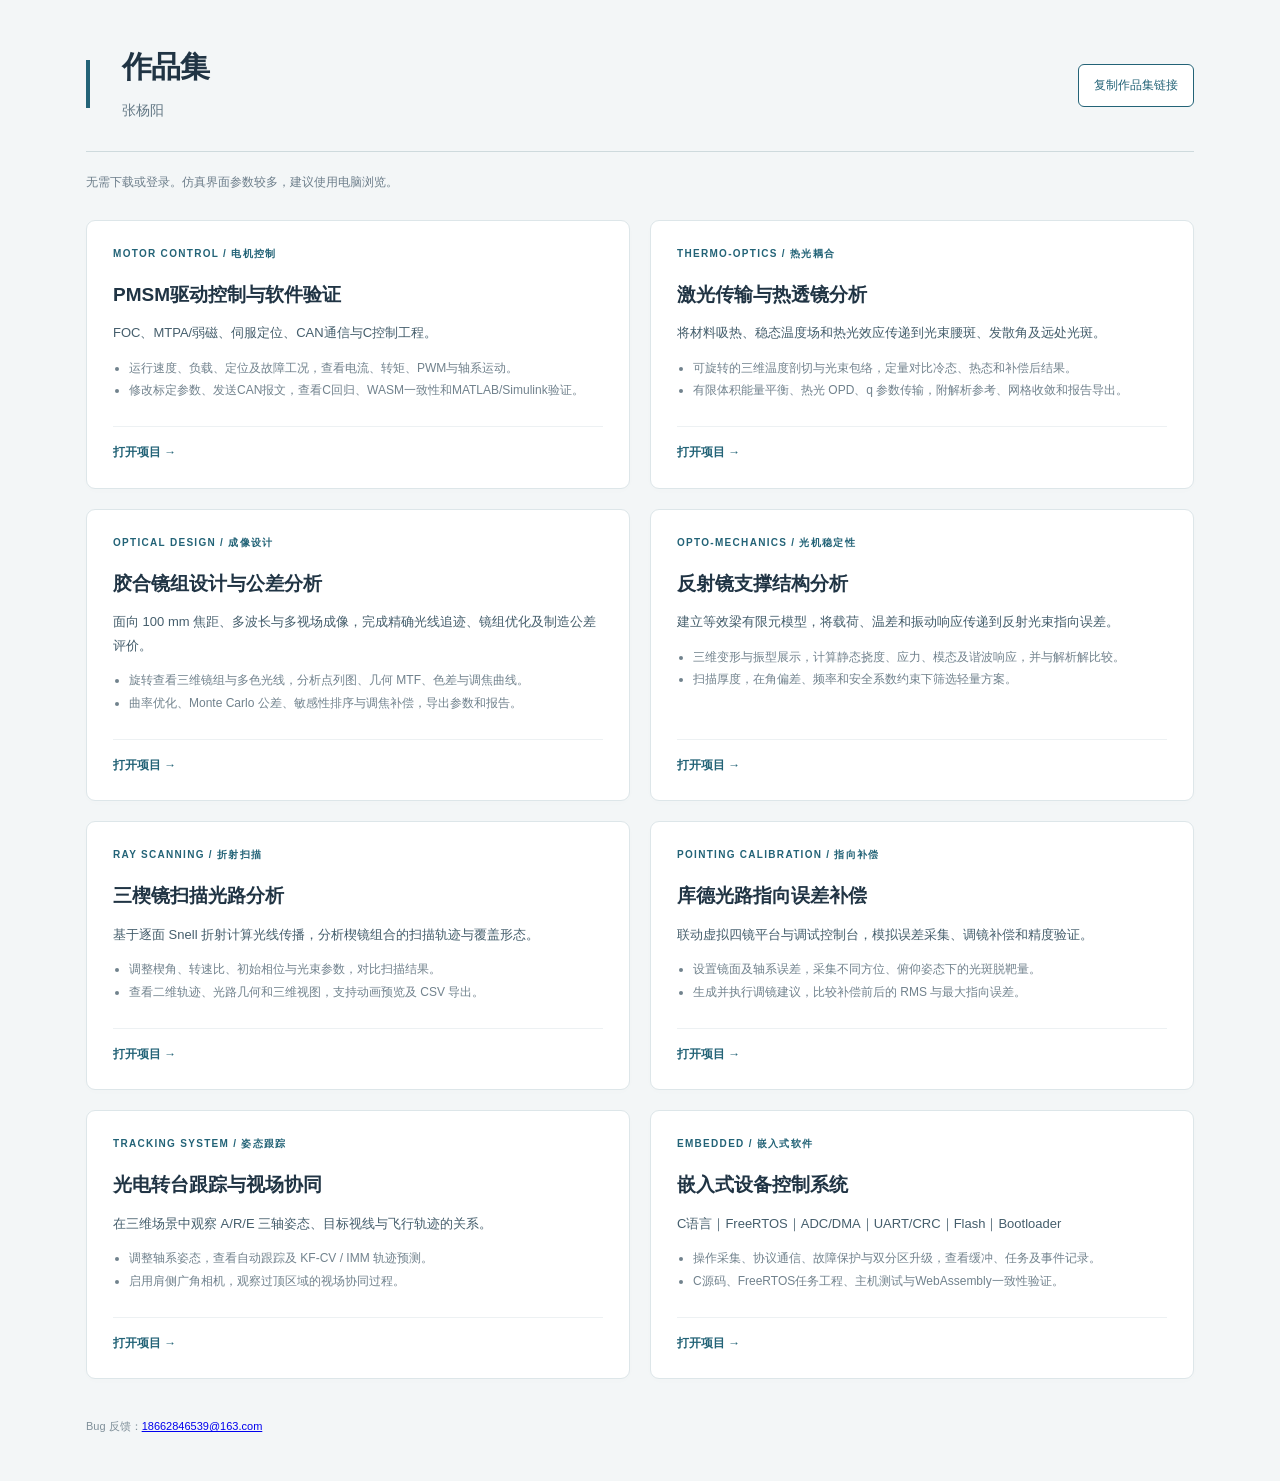
==== commit bab3900c: "Feature PMSM drive first and remove header description" ====
--- a/index.html
+++ b/index.html
@@ -17,6 +17,13 @@
     </header>
     <p class="note">无需下载或登录。仿真界面参数较多，建议使用电脑浏览。</p>
     <section class="works" aria-label="项目作品">
+
+      <article class="work"><div class="work-category">MOTOR CONTROL / 电机控制</div>
+        <h2>PMSM驱动控制与软件验证</h2>
+        <p>FOC、MTPA/弱磁、伺服定位、CAN通信与C控制工程。</p>
+        <ul><li>运行速度、负载、定位及故障工况，查看电流、转矩、PWM与轴系运动。</li><li>修改标定参数、发送CAN报文，查看C回归、WASM一致性和MATLAB/Simulink验证。</li></ul>
+        <a class="open-link" href="projects/pmsm-drive/">打开项目 →</a>
+      </article>
       <article class="work"><div class="work-category">THERMO-OPTICS / 热光耦合</div>
         <h2>激光传输与热透镜分析</h2>
         <p>将材料吸热、稳态温度场和热光效应传递到光束腰斑、发散角及远处光斑。</p>
@@ -59,12 +66,6 @@
         <ul><li>操作采集、协议通信、故障保护与双分区升级，查看缓冲、任务及事件记录。</li><li>C源码、FreeRTOS任务工程、主机测试与WebAssembly一致性验证。</li></ul>
         <a class="open-link" href="projects/embedded/">打开项目 →</a>
       </article>
-      <article class="work"><div class="work-category">MOTOR CONTROL / 电机控制</div>
-        <h2>PMSM驱动控制与软件验证</h2>
-        <p>FOC、MTPA/弱磁、伺服定位、CAN通信与C控制工程。</p>
-        <ul><li>运行速度、负载、定位及故障工况，查看电流、转矩、PWM与轴系运动。</li><li>修改标定参数、发送CAN报文，查看C回归、WASM一致性和MATLAB/Simulink验证。</li></ul>
-        <a class="open-link" href="projects/pmsm-drive/">打开项目 →</a>
-      </article>
     </section>
     <footer>Bug 反馈：<a href="mailto:18662846539@163.com">18662846539@163.com</a></footer>
   </main>
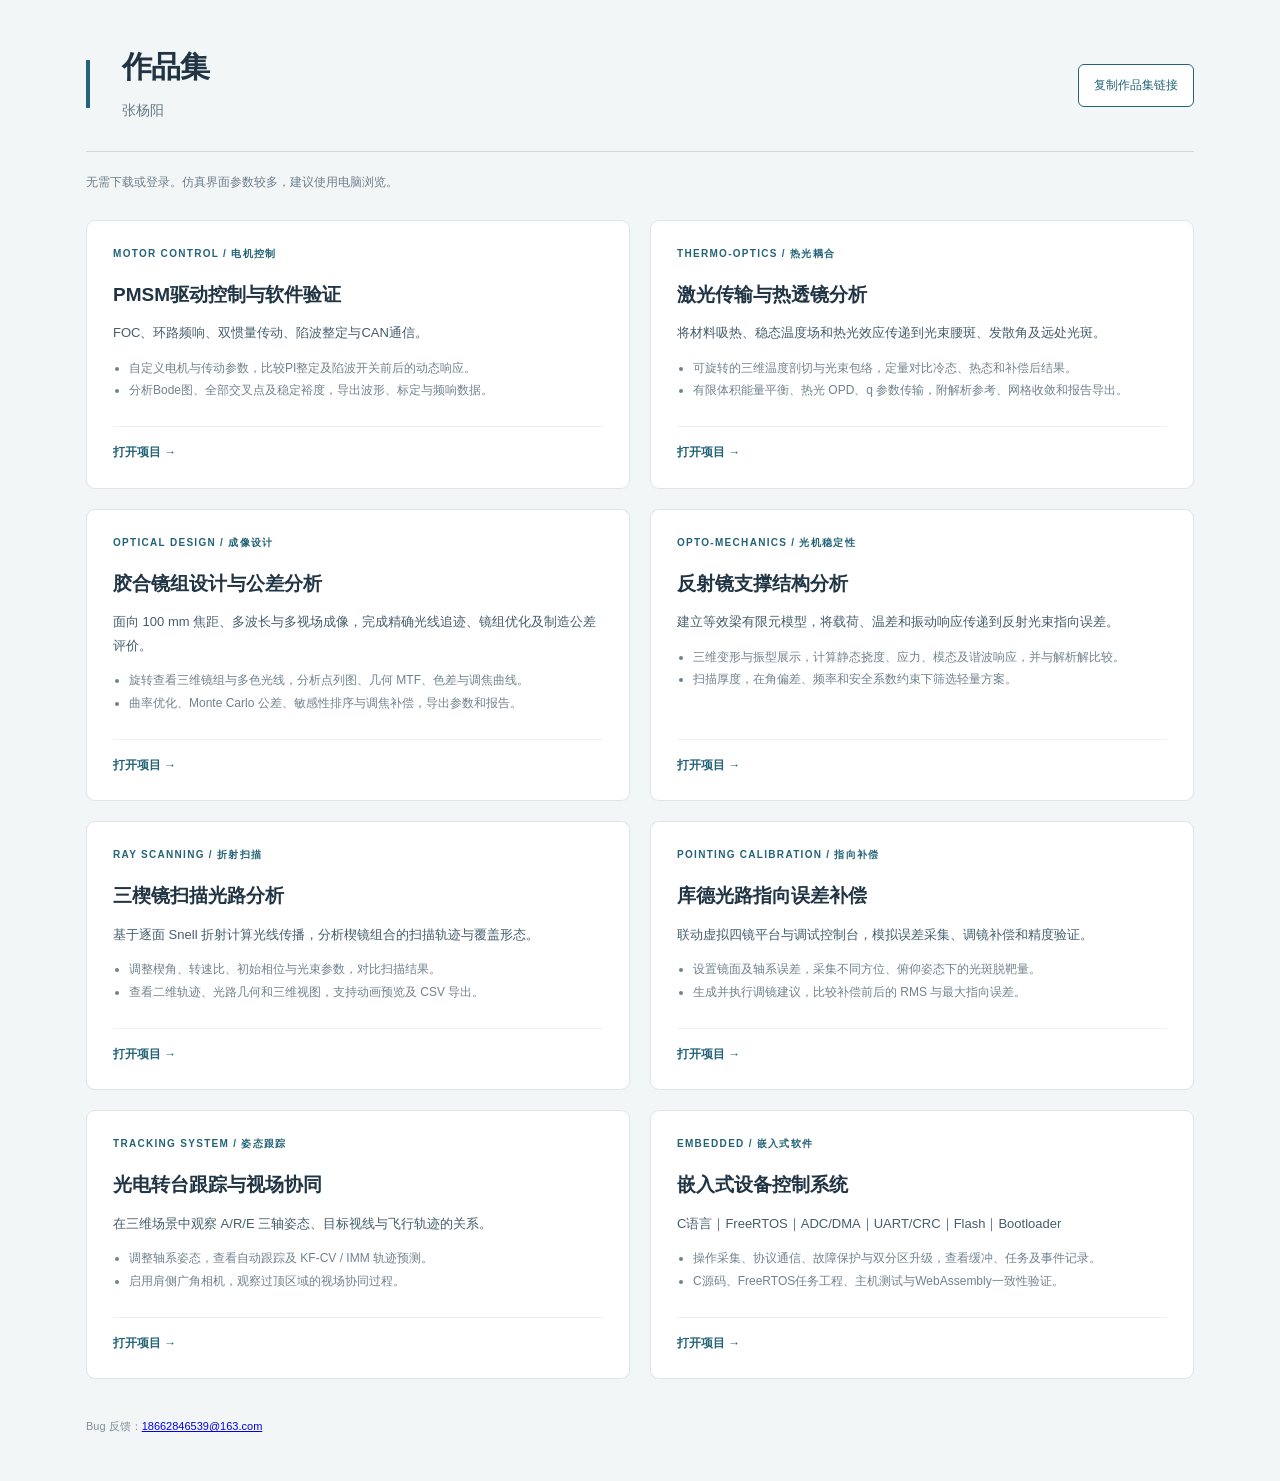
==== commit b065d1ea: "Add drive frequency analysis and elastic mechanics workbench" ====
--- a/index.html
+++ b/index.html
@@ -20,8 +20,8 @@
 
       <article class="work"><div class="work-category">MOTOR CONTROL / 电机控制</div>
         <h2>PMSM驱动控制与软件验证</h2>
-        <p>FOC、MTPA/弱磁、伺服定位、CAN通信与C控制工程。</p>
-        <ul><li>运行速度、负载、定位及故障工况，查看电流、转矩、PWM与轴系运动。</li><li>修改标定参数、发送CAN报文，查看C回归、WASM一致性和MATLAB/Simulink验证。</li></ul>
+        <p>FOC、环路频响、双惯量传动、陷波整定与CAN通信。</p>
+        <ul><li>自定义电机与传动参数，比较PI整定及陷波开关前后的动态响应。</li><li>分析Bode图、全部交叉点及稳定裕度，导出波形、标定与频响数据。</li></ul>
         <a class="open-link" href="projects/pmsm-drive/">打开项目 →</a>
       </article>
       <article class="work"><div class="work-category">THERMO-OPTICS / 热光耦合</div>
